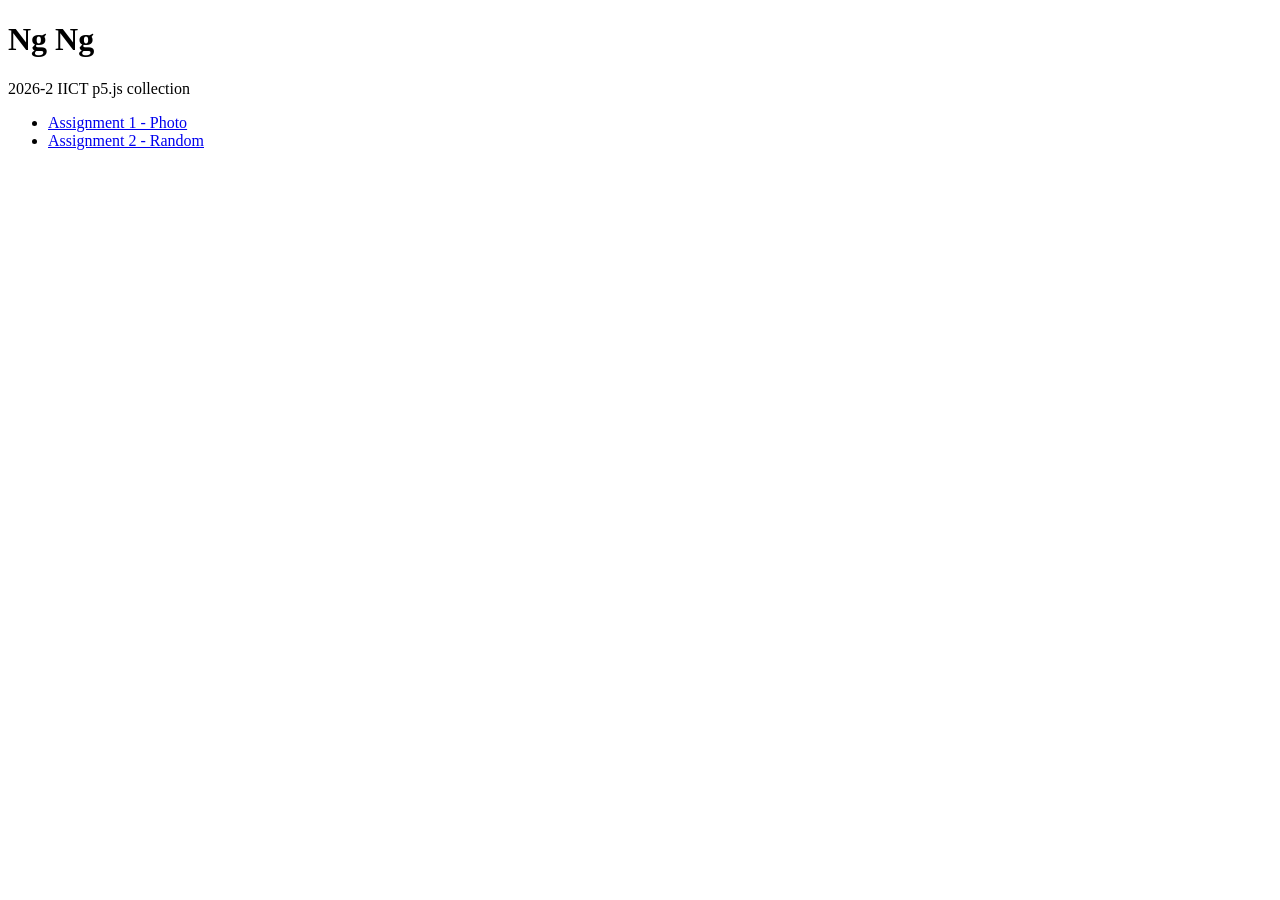
==== index.html @ d4b670d4 "add homepage and assignment2" ====
<!DOCTYPE html>
<html lang="ko">
<head>
  <meta charset="utf-8">
  <meta name="viewport" content="width=device-width, initial-scale=1">
  <!-- TODO 1: 브라우저 탭에 보일 제목 -->
  <title> Ng's p5.js </title>
</head>
<body>

  <!-- TODO 2: 이름 -->
  <h1>Ng Ng</h1>

  <!-- TODO 3: 한 줄 소개 -->
  <p>2026-2 IICT p5.js collection</p>

  <!-- 과제 목록: href 는 과제 폴더 이름과 똑같이 (대소문자까지) -->
  <ul>
    <!-- TODO 4: 과제 1 제목 -->
    <li><a href="assignment1/">Assignment 1 - Photo</a></li>

    <!-- TODO 5: 과제 2 제목 -->
    <li><a href="assignment2/">Assignment 2 - Random</a></li>

    <!-- (선택) 과제 3을 추가할 때: 아래 줄의 주석을 풀고, assignment3 폴더를 넣는다
    <li><a href="assignment3/">Assignment 3 - Button</a></li>
    -->
  </ul>

</body>
</html>
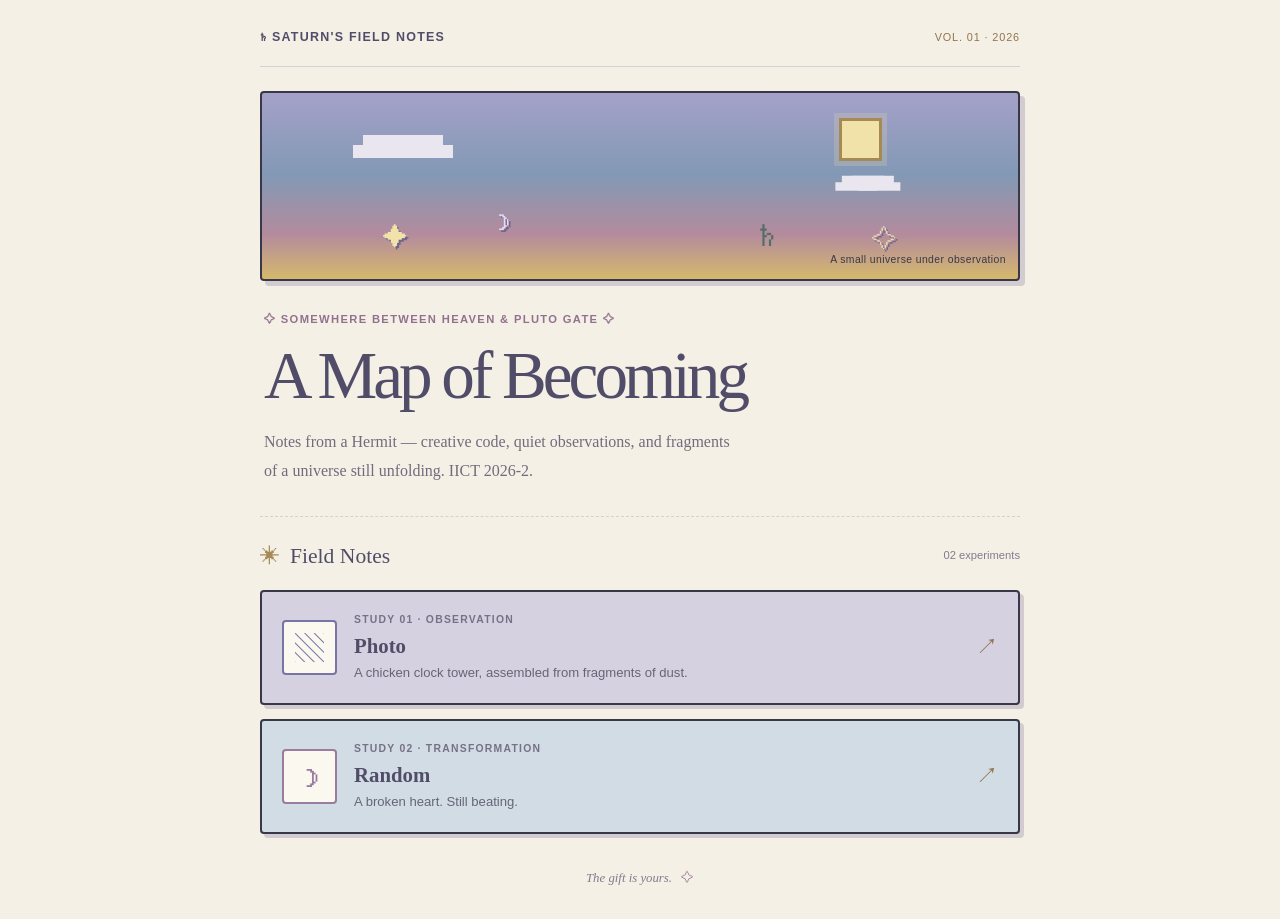
==== commit 3d87b6b4: "customize HTML & CSS page" ====
--- a/index.html
+++ b/index.html
@@ -1,31 +1,83 @@
+
 <!DOCTYPE html>
 <html lang="ko">
 <head>
   <meta charset="utf-8">
   <meta name="viewport" content="width=device-width, initial-scale=1">
-  <!-- TODO 1: 브라우저 탭에 보일 제목 -->
-  <title> Ng's p5.js </title>
+  <title>Saturn's Field Notes | p5.js Archive</title>
+  <link rel="stylesheet" href="style.css">
 </head>
 <body>
+  <main class="page">
+    <header class="topbar">
+      <a class="brand" href="./">♄ SATURN'S FIELD NOTES</a>
+      <span class="season">VOL. 01 · 2026</span>
+    </header>
 
-  <!-- TODO 2: 이름 -->
-  <h1>Ng Ng</h1>
+    <section class="hero">
+      <div class="hero-art" aria-hidden="true">
+        <span class="pixel-sun"></span>
+        <span class="pixel-cloud cloud-one"></span>
+        <span class="pixel-cloud cloud-two"></span>
+        <span class="pixel-flower flower-one">✦</span>
+        <span class="pixel-flower flower-two">☽</span>
+        <span class="pixel-flower flower-three">✧</span>
+        <span class="pixel-sprout">♄</span>
+        <span class="hero-caption">A small universe under observation</span>
+      </div>
 
-  <!-- TODO 3: 한 줄 소개 -->
-  <p>2026-2 IICT p5.js collection</p>
+      <div class="intro">
+        <p class="eyebrow">✧ SOMEWHERE BETWEEN HEAVEN & PLUTO GATE ✧</p>
+        <h1>A Map of Becoming</h1>
+        <p class="description">
+          Notes from a Hermit — creative code, quiet observations,
+          and fragments of a universe still unfolding. IICT 2026-2.
+        </p>
+      </div>
+    </section>
 
-  <!-- 과제 목록: href 는 과제 폴더 이름과 똑같이 (대소문자까지) -->
-  <ul>
-    <!-- TODO 4: 과제 1 제목 -->
-    <li><a href="assignment1/">Assignment 1 - Photo</a></li>
+    <section class="collection">
+      <div class="section-heading">
+        <span class="section-icon">✳</span>
+        <h2>Field Notes</h2>
+        <span class="section-note">02 experiments</span>
+      </div>
 
-    <!-- TODO 5: 과제 2 제목 -->
-    <li><a href="assignment2/">Assignment 2 - Random</a></li>
+      <ul class="project-list">
+        <li>
+          <a class="project-card lavender" href="assignment1/">
+            <span class="project-icon" aria-hidden="true">▧</span>
+            <span class="project-info">
+              <span class="project-number">STUDY 01 · OBSERVATION</span>
+              <span class="project-title">Photo</span>
+              <span class="project-description">
+                A chicken clock tower, assembled from fragments of dust.
+              </span>
+            </span>
+            <span class="project-arrow" aria-hidden="true">↗</span>
+          </a>
+        </li>
 
-    <!-- (선택) 과제 3을 추가할 때: 아래 줄의 주석을 풀고, assignment3 폴더를 넣는다
-    <li><a href="assignment3/">Assignment 3 - Button</a></li>
-    -->
-  </ul>
+        <li>
+          <a class="project-card peach" href="assignment2/">
+            <span class="project-icon" aria-hidden="true">☽</span>
+            <span class="project-info">
+              <span class="project-number">STUDY 02 · TRANSFORMATION</span>
+              <span class="project-title">Random</span>
+              <span class="project-description">
+                A broken heart. Still beating.
+              </span>
+            </span>
+            <span class="project-arrow" aria-hidden="true">↗</span>
+          </a>
+        </li>
+      </ul>
+    </section>
 
+    <footer class="footer">
+      <span>The gift is yours.</span>
+      <span class="footer-flower">✧</span>
+    </footer>
+  </main>
 </body>
 </html>
--- a/style.css
+++ b/style.css
@@ -0,0 +1,392 @@
+
+/* General settings: a warm paper background */
+:root {
+  --cream: #F4F0E6;
+  --paper: #FBF8F0;
+
+  --lavender: #D5D1E1;
+  --purple: #A5A1C8;
+  --purple-dark: #514D69;
+
+  --peach: #D2DCE5;
+  --terracotta: #987D9F;
+
+  --butter: #F0E2A9;
+  --sage: #B8C5AE;
+  --ink: #383849;
+  --muted: #817C8D;
+  --line: #D4D0D9;
+
+  --blue: #8299B5;
+  --mauve: #B48B9D;
+  --ochre: #D5B96C;
+}
+
+* {
+  box-sizing: border-box;
+}
+
+html {
+  scroll-behavior: smooth;
+}
+
+body {
+  margin: 0;
+  background-color: var(--cream);
+  background-image: radial-gradient(
+    #C9C2C5 0.65px,
+    transparent 0.65px
+  );
+  background-size: 10px 10px;
+  color: var(--ink);
+  font-family: "Trebuchet MS", "Malgun Gothic", sans-serif;
+  line-height: 1.6;
+}
+
+a {
+  color: inherit;
+  text-decoration: none;
+}
+
+.page {
+  width: min(100% - 36px, 760px);
+  margin: 0 auto;
+  padding: 28px 0 20px;
+}
+
+/* Header and brand */
+.topbar {
+  display: flex;
+  justify-content: space-between;
+  align-items: center;
+  gap: 12px;
+  padding-bottom: 18px;
+  border-bottom: 1px solid var(--line);
+}
+
+.brand {
+  color: var(--purple-dark);
+  font-size: 0.78rem;
+  font-weight: 800;
+  letter-spacing: 0.1em;
+}
+
+.season {
+  color: #92754F;
+  font-size: 0.68rem;
+  letter-spacing: 0.08em;
+}
+
+/* A twilight sky full of stars */
+.hero {
+  padding: 24px 0 30px;
+}
+
+.hero-art {
+  position: relative;
+  min-height: 190px;
+  overflow: hidden;
+  border: 2px solid var(--ink);
+  border-radius: 4px;
+  background:
+    linear-gradient(
+      to bottom,
+      #A5A1C8 0%,
+      #8299B5 44%,
+      #B48B9D 76%,
+      #D5B96C 100%
+    );
+  box-shadow: 5px 5px 0 #D2CCD0;
+}
+
+.pixel-sun {
+  position: absolute;
+  top: 25px;
+  right: 18%;
+  width: 43px;
+  height: 43px;
+  background: var(--butter);
+  border: 3px solid #A58A56;
+  box-shadow: 0 0 0 5px #F0E2A933;
+}
+
+.pixel-cloud {
+  position: absolute;
+  width: 65px;
+  height: 13px;
+  background: #E9E6F0;
+  box-shadow:
+    10px -10px 0 #E9E6F0,
+    25px -10px 0 #E9E6F0,
+    35px 0 0 #E9E6F0;
+}
+
+.cloud-one {
+  top: 52px;
+  left: 12%;
+}
+
+.cloud-two {
+  top: 87px;
+  right: 17%;
+  transform: scale(0.65);
+}
+
+.pixel-flower {
+  position: absolute;
+  color: #F0E2A9;
+  font-size: 25px;
+  text-shadow: 2px 2px 0 #6F668A;
+}
+
+.flower-one {
+  bottom: 22px;
+  left: 16%;
+}
+
+.flower-two {
+  bottom: 38px;
+  left: 31%;
+  color: #E3D9F0;
+}
+
+.flower-three {
+  right: 16%;
+  bottom: 20px;
+  color: #E9D8B4;
+}
+
+.pixel-sprout {
+  position: absolute;
+  right: 32%;
+  bottom: 17px;
+  color: #536F68;
+  font-size: 35px;
+}
+
+.hero-caption {
+  position: absolute;
+  right: 12px;
+  bottom: 10px;
+  color: #383849;
+  font-size: 0.65rem;
+  letter-spacing: 0.04em;
+}
+
+.intro {
+  padding: 30px 4px 0;
+}
+
+.eyebrow {
+  margin: 0 0 8px;
+  color: #92718F;
+  font-size: 0.7rem;
+  font-weight: 800;
+  letter-spacing: 0.12em;
+}
+
+h1 {
+  margin: 0;
+  color: var(--purple-dark);
+  font-family: Georgia, "Times New Roman", serif;
+  font-size: clamp(2.5rem, 8vw, 4.2rem);
+  font-weight: 500;
+  letter-spacing: -0.06em;
+  line-height: 1.15;
+}
+
+.description {
+  max-width: 480px;
+  margin: 14px 0 0;
+  color: #716C7C;
+  font-family: Georgia, "Times New Roman", serif;
+  font-size: 1rem;
+  line-height: 1.8;
+}
+
+/* Project collection */
+.collection {
+  padding-top: 22px;
+  border-top: 1px dashed var(--line);
+}
+
+.section-heading {
+  display: flex;
+  align-items: center;
+  gap: 10px;
+  margin-bottom: 17px;
+}
+
+.section-icon {
+  color: #A58A56;
+  font-size: 1.25rem;
+}
+
+.section-heading h2 {
+  margin: 0;
+  color: var(--purple-dark);
+  font-family: Georgia, "Times New Roman", serif;
+  font-size: 1.35rem;
+  font-weight: 500;
+}
+
+.section-note {
+  margin-left: auto;
+  color: var(--muted);
+  font-size: 0.7rem;
+}
+
+.project-list {
+  display: grid;
+  gap: 14px;
+  margin: 0;
+  padding: 0;
+  list-style: none;
+}
+
+.project-card {
+  display: flex;
+  align-items: center;
+  gap: 17px;
+  min-width: 0;
+  padding: 20px;
+  border: 2px solid var(--ink);
+  border-radius: 4px;
+  box-shadow: 4px 4px 0 #D2CCD0;
+  transition:
+    transform 160ms ease,
+    box-shadow 160ms ease;
+}
+
+.lavender {
+  background: #D5D1E1;
+}
+
+.peach {
+  background: #D2DCE5;
+}
+
+.project-card:hover {
+  transform: translate(2px, 2px);
+  box-shadow: 2px 2px 0 #D2CCD0;
+}
+
+.project-card:focus-visible {
+  outline: 3px dashed #92718F;
+  outline-offset: 5px;
+}
+
+.project-icon {
+  display: grid;
+  flex: 0 0 55px;
+  width: 55px;
+  height: 55px;
+  place-items: center;
+  border: 2px solid currentColor;
+  border-radius: 4px;
+  background: var(--paper);
+  color: #7775A5;
+  font-size: 1.8rem;
+}
+
+.peach .project-icon {
+  color: #987D9F;
+}
+
+.project-info {
+  display: flex;
+  flex: 1;
+  min-width: 0;
+  flex-direction: column;
+}
+
+.project-number {
+  color: #777187;
+  font-size: 0.65rem;
+  font-weight: 800;
+  letter-spacing: 0.12em;
+}
+
+.project-title {
+  color: var(--purple-dark);
+  font-family: Georgia, "Times New Roman", serif;
+  font-size: 1.3rem;
+  font-weight: 700;
+}
+
+.project-description {
+  color: #666576;
+  font-size: 0.82rem;
+}
+
+.project-arrow {
+  align-self: center;
+  color: #92754F;
+  font-size: 1.35rem;
+}
+
+/* Footer */
+.footer {
+  display: flex;
+  justify-content: center;
+  align-items: center;
+  gap: 9px;
+  padding: 34px 0 10px;
+  color: var(--muted);
+  font-family: Georgia, "Times New Roman", serif;
+  font-size: 0.8rem;
+  font-style: italic;
+  text-align: center;
+}
+
+.footer-flower {
+  color: #92718F;
+  font-style: normal;
+}
+
+/* Responsive layout for small screens */
+@media (max-width: 480px) {
+  .page {
+    width: min(100% - 26px, 760px);
+    padding-top: 18px;
+  }
+
+  .hero-art {
+    min-height: 155px;
+  }
+
+  .project-card {
+    gap: 12px;
+    padding: 14px;
+  }
+
+  .project-icon {
+    flex-basis: 45px;
+    width: 45px;
+    height: 45px;
+    font-size: 1.5rem;
+  }
+
+  .project-title {
+    font-size: 1.15rem;
+  }
+
+  .project-description {
+    font-size: 0.75rem;
+  }
+
+  .hero-caption {
+    font-size: 0.57rem;
+  }
+}
+
+/* Respect reduced-motion preferences */
+@media (prefers-reduced-motion: reduce) {
+  html {
+    scroll-behavior: auto;
+  }
+
+  .project-card {
+    transition: none;
+  }
+}
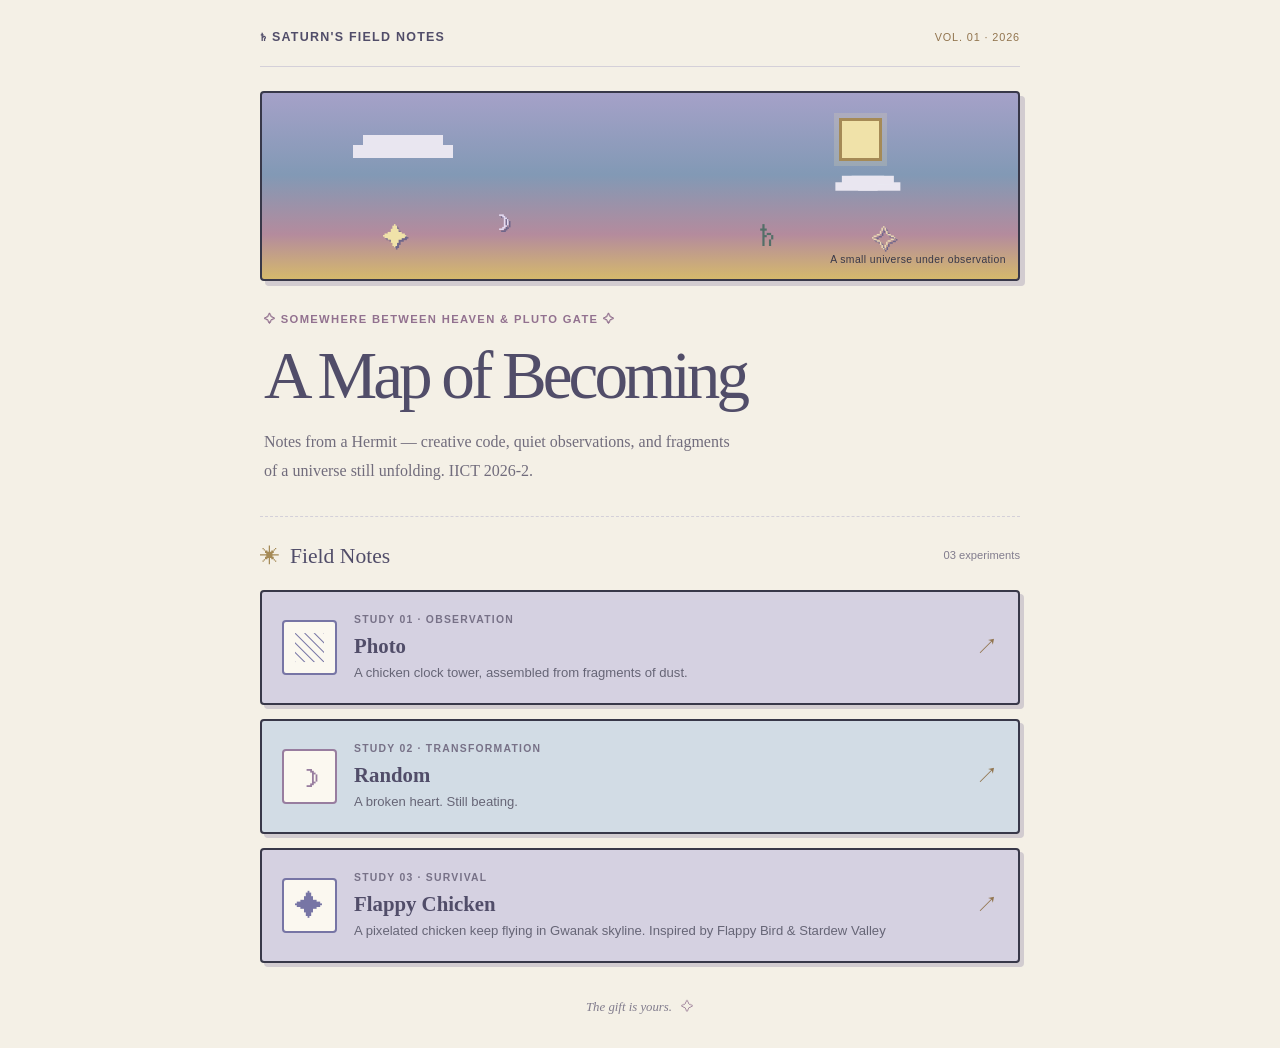
==== commit 35f474c0: "add assignment3" ====
--- a/index.html
+++ b/index.html
@@ -30,8 +30,9 @@
         <p class="eyebrow">✧ SOMEWHERE BETWEEN HEAVEN & PLUTO GATE ✧</p>
         <h1>A Map of Becoming</h1>
         <p class="description">
-          Notes from a Hermit — creative code, quiet observations,
-          and fragments of a universe still unfolding. IICT 2026-2.
+          Notes from a Hermit — creative code, quiet observations, 
+          and fragments of a universe still unfolding. 
+          IICT 2026-2.
         </p>
       </div>
     </section>
@@ -40,7 +41,7 @@
       <div class="section-heading">
         <span class="section-icon">✳</span>
         <h2>Field Notes</h2>
-        <span class="section-note">02 experiments</span>
+        <span class="section-note">03 experiments</span>
       </div>
 
       <ul class="project-list">
@@ -71,6 +72,21 @@
             <span class="project-arrow" aria-hidden="true">↗</span>
           </a>
         </li>
+                
+        <li>
+          <a class="project-card lavender" href="assignment3/">
+            <span class="project-icon" aria-hidden="true">✦</span>
+            <span class="project-info">
+              <span class="project-number">STUDY 03 · SURVIVAL</span>
+              <span class="project-title">Flappy Chicken</span>
+              <span class="project-description">
+                A pixelated chicken keep flying in Gwanak skyline.
+                Inspired by Flappy Bird & Stardew Valley
+              </span>
+            </span>
+            <span class="project-arrow" aria-hidden="true">↗</span>
+          </a>
+        </li>
       </ul>
     </section>
 
